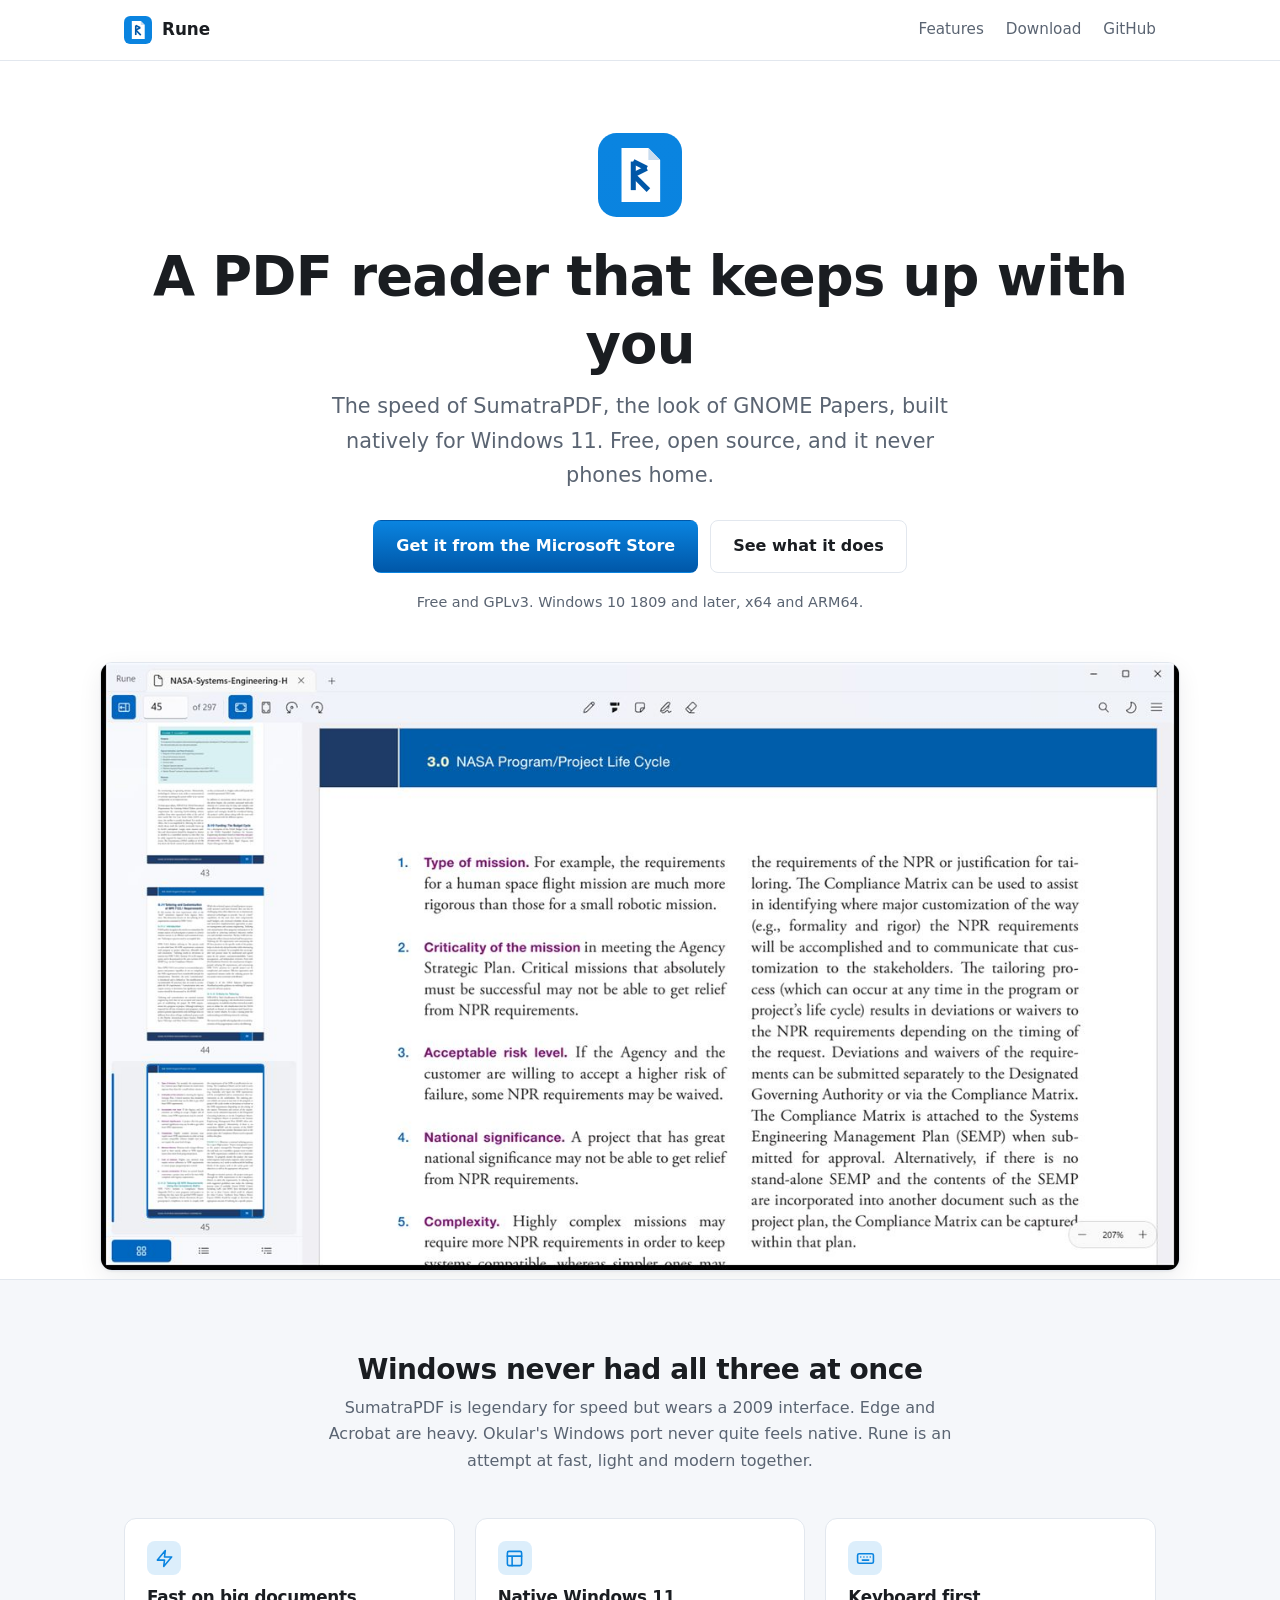
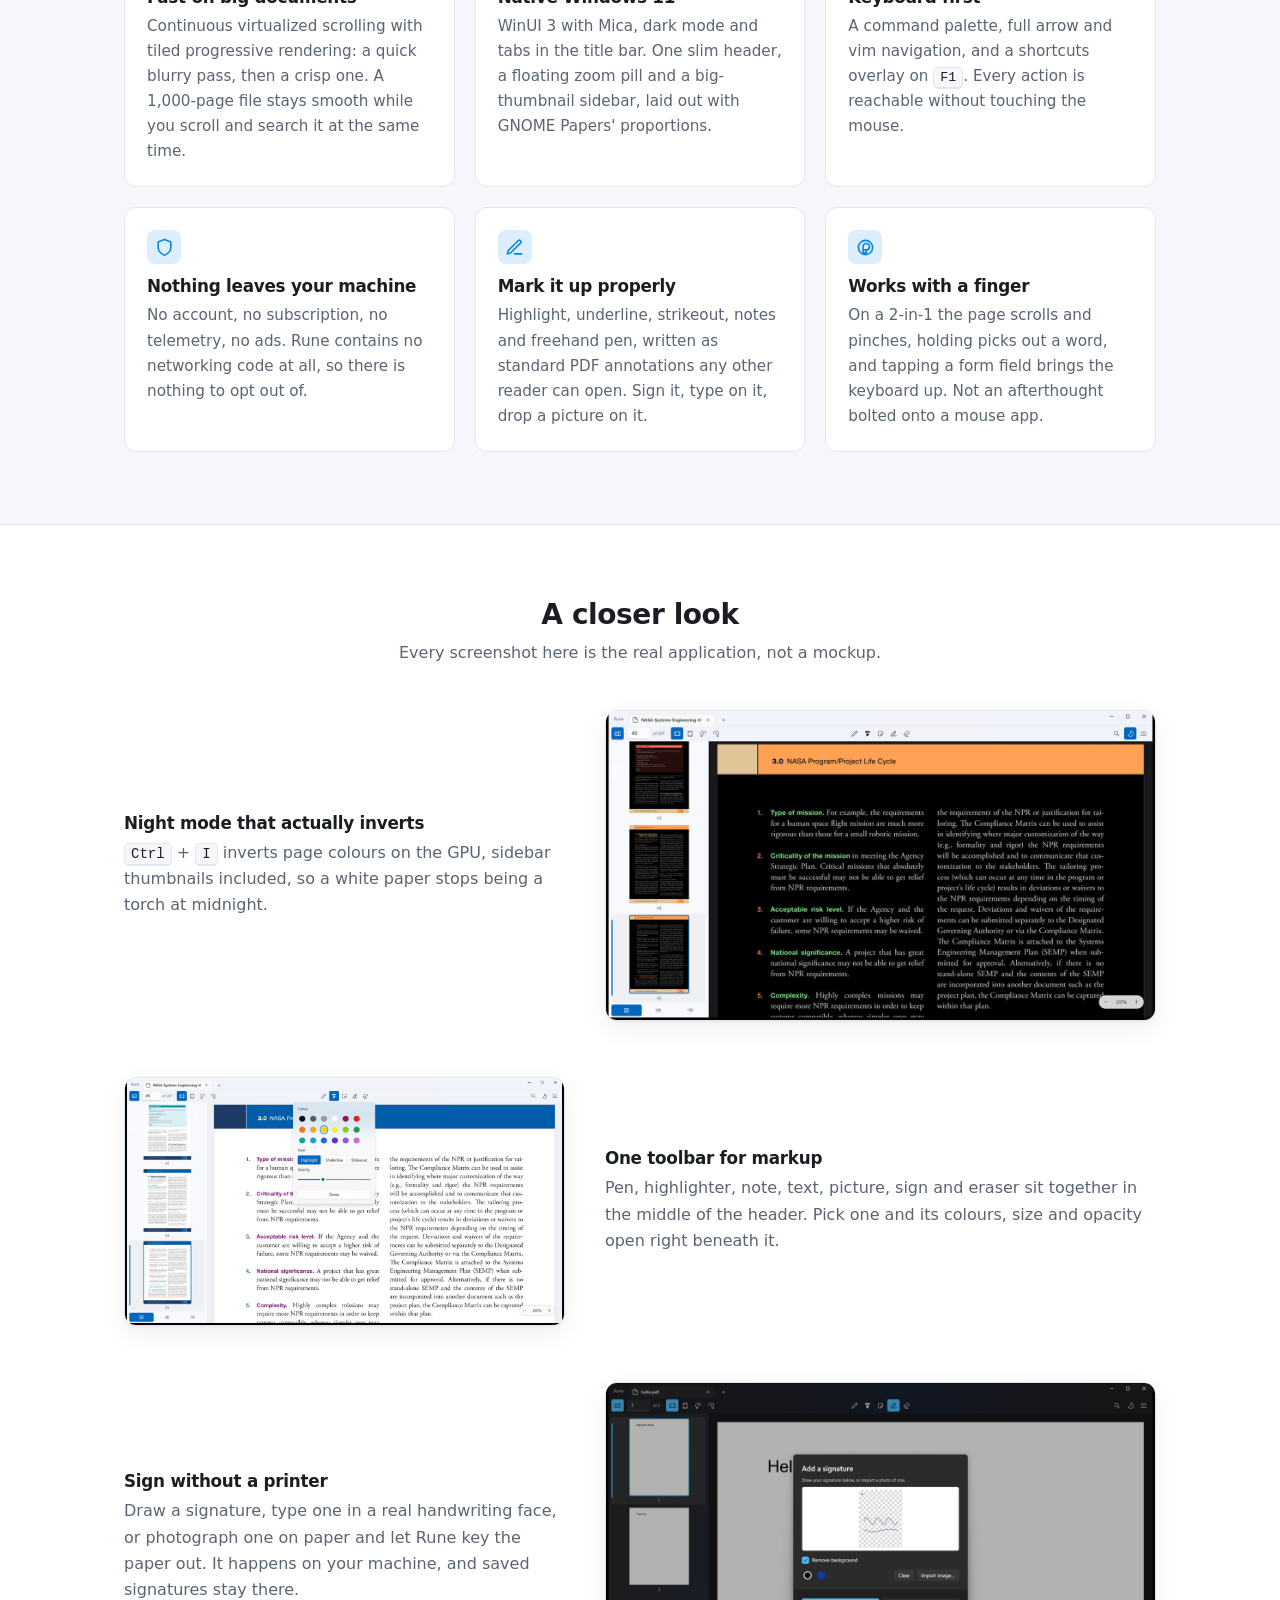
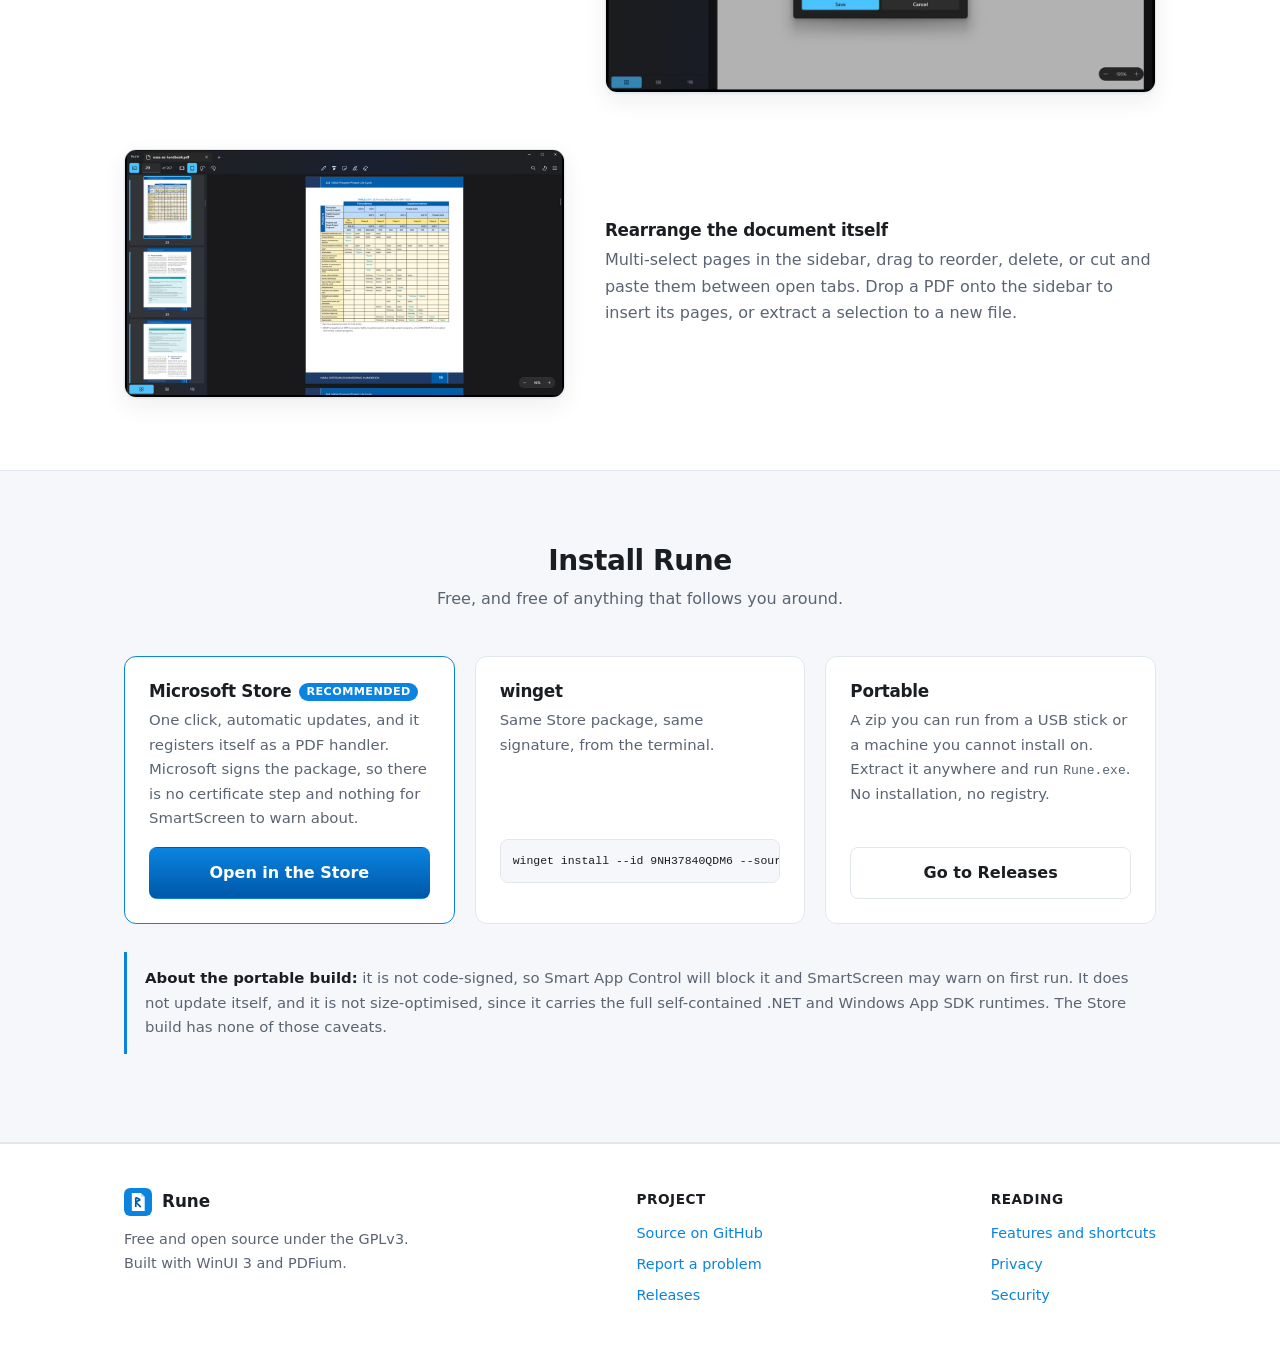
==== site/index.html @ 2edff121 "A website, and a toolbar a screen reader can read Two separate things that both wanted doing before " ====
<!doctype html>
<html lang="en">
<head>
<meta charset="utf-8">
<meta name="viewport" content="width=device-width, initial-scale=1">
<title>Rune - a fast, free, modern PDF reader for Windows</title>
<meta name="description" content="Rune is a free, open-source PDF reader for Windows. The speed of SumatraPDF, the look of GNOME Papers, native on Windows 11. No account, no telemetry, no networking code at all.">
<link rel="icon" href="img/rune.svg" type="image/svg+xml">
<link rel="stylesheet" href="style.css">

<meta property="og:title" content="Rune - a fast, free, modern PDF reader for Windows">
<meta property="og:description" content="The speed of SumatraPDF, the look of GNOME Papers, native on Windows 11. Free, open source, no telemetry.">
<meta property="og:type" content="website">
<meta property="og:image" content="img/01-reading-light.jpg">
<meta name="twitter:card" content="summary_large_image">
</head>
<body>

<header class="site">
  <div class="wrap">
    <a class="brand" href="./">
      <img src="img/rune.svg" alt="">
      Rune
    </a>
    <nav>
      <a href="features.html">Features</a>
      <a href="#download">Download</a>
      <a class="hide-sm" href="https://github.com/DanialJaved/rune">GitHub</a>
    </nav>
  </div>
</header>

<main>

<div class="wrap hero">
  <img class="mark" src="img/rune.svg" alt="">
  <h1>A PDF reader that keeps up with you</h1>
  <p class="tagline">
    The speed of SumatraPDF, the look of GNOME Papers, built natively for
    Windows 11. Free, open source, and it never phones home.
  </p>
  <div class="cta">
    <a class="btn btn-primary" href="https://apps.microsoft.com/detail/9NH37840QDM6">
      Get it from the Microsoft Store
    </a>
    <a class="btn btn-secondary" href="features.html">See what it does</a>
  </div>
  <p class="note">Free and GPLv3. Windows 10 1809 and later, x64 and ARM64.</p>

  <img class="shot hero-shot" src="img/01-reading-light.jpg"
       alt="Rune reading a document, with page thumbnails in the sidebar and the annotation toolbar in the header"
       width="1280" height="720">
</div>

<!-- ------------------------------------------------------------ why -->

<section class="soft">
  <div class="wrap">
    <div class="section-head">
      <h2>Windows never had all three at once</h2>
      <p>
        SumatraPDF is legendary for speed but wears a 2009 interface. Edge and
        Acrobat are heavy. Okular's Windows port never quite feels native.
        Rune is an attempt at fast, light and modern together.
      </p>
    </div>

    <div class="grid">
      <div class="card">
        <div class="icon" aria-hidden="true">
          <svg viewBox="0 0 24 24" fill="none" stroke="currentColor" stroke-width="2" stroke-linecap="round" stroke-linejoin="round"><path d="M13 2 3 14h9l-1 8 10-12h-9l1-8z"/></svg>
        </div>
        <h3>Fast on big documents</h3>
        <p>
          Continuous virtualized scrolling with tiled progressive rendering: a
          quick blurry pass, then a crisp one. A 1,000-page file stays smooth
          while you scroll and search it at the same time.
        </p>
      </div>

      <div class="card">
        <div class="icon" aria-hidden="true">
          <svg viewBox="0 0 24 24" fill="none" stroke="currentColor" stroke-width="2" stroke-linecap="round" stroke-linejoin="round"><rect x="3" y="3" width="18" height="18" rx="2"/><path d="M3 9h18M9 21V9"/></svg>
        </div>
        <h3>Native Windows 11</h3>
        <p>
          WinUI 3 with Mica, dark mode and tabs in the title bar. One slim
          header, a floating zoom pill and a big-thumbnail sidebar, laid out
          with GNOME Papers' proportions.
        </p>
      </div>

      <div class="card">
        <div class="icon" aria-hidden="true">
          <svg viewBox="0 0 24 24" fill="none" stroke="currentColor" stroke-width="2" stroke-linecap="round" stroke-linejoin="round"><rect x="2" y="6" width="20" height="12" rx="2"/><path d="M6 10h.01M10 10h.01M14 10h.01M18 10h.01M8 14h8"/></svg>
        </div>
        <h3>Keyboard first</h3>
        <p>
          A command palette, full arrow and vim navigation, and a shortcuts
          overlay on <kbd>F1</kbd>. Every action is reachable without touching
          the mouse.
        </p>
      </div>

      <div class="card">
        <div class="icon" aria-hidden="true">
          <svg viewBox="0 0 24 24" fill="none" stroke="currentColor" stroke-width="2" stroke-linecap="round" stroke-linejoin="round"><path d="M12 22s8-4 8-10V5l-8-3-8 3v7c0 6 8 10 8 10z"/></svg>
        </div>
        <h3>Nothing leaves your machine</h3>
        <p>
          No account, no subscription, no telemetry, no ads. Rune contains no
          networking code at all, so there is nothing to opt out of.
        </p>
      </div>

      <div class="card">
        <div class="icon" aria-hidden="true">
          <svg viewBox="0 0 24 24" fill="none" stroke="currentColor" stroke-width="2" stroke-linecap="round" stroke-linejoin="round"><path d="M12 20h9"/><path d="M16.5 3.5a2.1 2.1 0 0 1 3 3L7 19l-4 1 1-4z"/></svg>
        </div>
        <h3>Mark it up properly</h3>
        <p>
          Highlight, underline, strikeout, notes and freehand pen, written as
          standard PDF annotations any other reader can open. Sign it, type on
          it, drop a picture on it.
        </p>
      </div>

      <div class="card">
        <div class="icon" aria-hidden="true">
          <svg viewBox="0 0 24 24" fill="none" stroke="currentColor" stroke-width="2" stroke-linecap="round" stroke-linejoin="round"><path d="M9 11a4 4 0 1 1 4 4H9z"/><path d="M9 15v5l2-1.5L13 20v-5"/><circle cx="12" cy="12" r="9"/></svg>
        </div>
        <h3>Works with a finger</h3>
        <p>
          On a 2-in-1 the page scrolls and pinches, holding picks out a word,
          and tapping a form field brings the keyboard up. Not an afterthought
          bolted onto a mouse app.
        </p>
      </div>
    </div>
  </div>
</section>

<!-- ------------------------------------------------------------ showcase -->

<section>
  <div class="wrap">
    <div class="section-head">
      <h2>A closer look</h2>
      <p>Every screenshot here is the real application, not a mockup.</p>
    </div>

    <div class="showcase">

      <div class="row">
        <div class="copy">
          <h3>Night mode that actually inverts</h3>
          <p>
            <kbd>Ctrl</kbd> + <kbd>I</kbd> inverts page colours on the GPU,
            sidebar thumbnails included, so a white paper stops being a torch
            at midnight.
          </p>
        </div>
        <img class="shot" src="img/02-night-mode.jpg" loading="lazy"
             alt="Rune in night mode with the page colours inverted" width="1280" height="720">
      </div>

      <div class="row flip">
        <div class="copy">
          <h3>One toolbar for markup</h3>
          <p>
            Pen, highlighter, note, text, picture, sign and eraser sit together
            in the middle of the header. Pick one and its colours, size and
            opacity open right beneath it.
          </p>
        </div>
        <img class="shot" src="img/04-annotation-toolbar.jpg" loading="lazy"
             alt="The highlighter's colour, style and opacity options open under the toolbar" width="1280" height="720">
      </div>

      <div class="row">
        <div class="copy">
          <h3>Sign without a printer</h3>
          <p>
            Draw a signature, type one in a real handwriting face, or
            photograph one on paper and let Rune key the paper out. It happens
            on your machine, and saved signatures stay there.
          </p>
        </div>
        <img class="shot" src="img/07-signature.jpg" loading="lazy"
             alt="The add-a-signature dialog with an imported photo, the paper removed" width="1280" height="720">
      </div>

      <div class="row flip">
        <div class="copy">
          <h3>Rearrange the document itself</h3>
          <p>
            Multi-select pages in the sidebar, drag to reorder, delete, or cut
            and paste them between open tabs. Drop a PDF onto the sidebar to
            insert its pages, or extract a selection to a new file.
          </p>
        </div>
        <img class="shot" src="img/08-page-editing.jpg" loading="lazy"
             alt="Page thumbnails selected in the sidebar for reordering" width="1280" height="720">
      </div>

    </div>
  </div>
</section>

<!-- ------------------------------------------------------------ download -->

<section class="soft" id="download">
  <div class="wrap">
    <div class="section-head">
      <h2>Install Rune</h2>
      <p>Free, and free of anything that follows you around.</p>
    </div>

    <div class="dl-grid">
      <div class="dl primary">
        <h3>Microsoft Store <span class="badge">Recommended</span></h3>
        <p>
          One click, automatic updates, and it registers itself as a PDF
          handler. Microsoft signs the package, so there is no certificate step
          and nothing for SmartScreen to warn about.
        </p>
        <a class="btn btn-primary" href="https://apps.microsoft.com/detail/9NH37840QDM6">Open in the Store</a>
      </div>

      <div class="dl">
        <h3>winget</h3>
        <p>Same Store package, same signature, from the terminal.</p>
        <pre><code>winget install --id 9NH37840QDM6 --source msstore --exact</code></pre>
      </div>

      <div class="dl">
        <h3>Portable</h3>
        <p>
          A zip you can run from a USB stick or a machine you cannot install
          on. Extract it anywhere and run <code>Rune.exe</code>. No
          installation, no registry.
        </p>
        <a class="btn btn-secondary" href="https://github.com/DanialJaved/rune/releases">Go to Releases</a>
      </div>
    </div>

    <p class="callout">
      <strong>About the portable build:</strong> it is not code-signed, so Smart
      App Control will block it and SmartScreen may warn on first run. It does
      not update itself, and it is not size-optimised, since it carries the full
      self-contained .NET and Windows App SDK runtimes. The Store build has none
      of those caveats.
    </p>
  </div>
</section>

</main>

<footer class="site">
  <div class="wrap cols">
    <div>
      <a class="brand" href="./"><img src="img/rune.svg" alt="">Rune</a>
      <p style="margin-top:12px">
        Free and open source under the GPLv3.<br>
        Built with WinUI 3 and PDFium.
      </p>
    </div>
    <div>
      <h4>Project</h4>
      <ul>
        <li><a href="https://github.com/DanialJaved/rune">Source on GitHub</a></li>
        <li><a href="https://github.com/DanialJaved/rune/issues">Report a problem</a></li>
        <li><a href="https://github.com/DanialJaved/rune/releases">Releases</a></li>
      </ul>
    </div>
    <div>
      <h4>Reading</h4>
      <ul>
        <li><a href="features.html">Features and shortcuts</a></li>
        <li><a href="privacy.html">Privacy</a></li>
        <li><a href="https://github.com/DanialJaved/rune/blob/main/SECURITY.md">Security</a></li>
      </ul>
    </div>
  </div>
</footer>

</body>
</html>
---- site/style.css ----
/* Rune's website. One stylesheet, no build step, no dependencies.
   Accent colours are the app icon's own gradient (assets/rune.svg). */

:root {
  --accent: #0A84E0;
  --accent-deep: #0057A8;
  --bg: #ffffff;
  --bg-soft: #f5f7fa;
  --bg-card: #ffffff;
  --fg: #1a1d21;
  --fg-soft: #5a6472;
  --line: #e2e7ee;
  --shadow: 0 1px 2px rgba(16, 24, 40, .05), 0 8px 24px rgba(16, 24, 40, .07);
  --radius: 12px;
  --maxw: 1080px;
}

@media (prefers-color-scheme: dark) {
  :root {
    --accent: #4aa8f0;
    --accent-deep: #0A84E0;
    --bg: #16191d;
    --bg-soft: #1c2025;
    --bg-card: #1f242a;
    --fg: #e8ecf1;
    --fg-soft: #9aa5b4;
    --line: #2c333b;
    --shadow: 0 1px 2px rgba(0, 0, 0, .3), 0 8px 24px rgba(0, 0, 0, .35);
  }
}

* { box-sizing: border-box; }

html { scroll-behavior: smooth; }
@media (prefers-reduced-motion: reduce) {
  html { scroll-behavior: auto; }
}

body {
  margin: 0;
  background: var(--bg);
  color: var(--fg);
  font: 16px/1.65 "Segoe UI Variable Text", "Segoe UI", system-ui, -apple-system, sans-serif;
  -webkit-font-smoothing: antialiased;
}

.wrap { max-width: var(--maxw); margin: 0 auto; padding: 0 24px; }

a { color: var(--accent); text-decoration: none; }
a:hover { text-decoration: underline; }

/* Keyboard focus must stay visible: this site documents a keyboard-first app. */
a:focus-visible, button:focus-visible {
  outline: 2px solid var(--accent);
  outline-offset: 3px;
  border-radius: 4px;
}

h1, h2, h3 { line-height: 1.25; letter-spacing: -0.015em; }
h2 { font-size: 1.75rem; margin: 0 0 8px; }
h3 { font-size: 1.05rem; margin: 0 0 6px; }
p { margin: 0 0 16px; }

code, kbd {
  font-family: "Cascadia Code", ui-monospace, Consolas, monospace;
  font-size: .875em;
}

/* ---------------------------------------------------------------- header */

header.site {
  position: sticky;
  top: 0;
  z-index: 10;
  background: color-mix(in srgb, var(--bg) 88%, transparent);
  backdrop-filter: saturate(180%) blur(12px);
  border-bottom: 1px solid var(--line);
}

header.site .wrap {
  display: flex;
  align-items: center;
  gap: 12px;
  height: 60px;
}

.brand {
  display: flex;
  align-items: center;
  gap: 10px;
  font-weight: 600;
  color: var(--fg);
  font-size: 1.05rem;
}
.brand img { width: 28px; height: 28px; }

header.site nav {
  margin-left: auto;
  display: flex;
  gap: 22px;
  align-items: center;
}
header.site nav a { color: var(--fg-soft); font-size: .95rem; }
header.site nav a:hover { color: var(--fg); text-decoration: none; }

/* ---------------------------------------------------------------- hero */

.hero { text-align: center; padding: 72px 0 8px; }
.hero img.mark { width: 84px; height: 84px; }
.hero h1 {
  font-size: clamp(2.2rem, 6vw, 3.4rem);
  margin: 18px 0 10px;
}
.hero .tagline {
  font-size: clamp(1.05rem, 2.4vw, 1.3rem);
  color: var(--fg-soft);
  max-width: 620px;
  margin: 0 auto 28px;
}

.cta { display: flex; gap: 12px; justify-content: center; flex-wrap: wrap; }

.btn {
  display: inline-flex;
  align-items: center;
  gap: 8px;
  padding: 12px 22px;
  border-radius: 8px;
  font-weight: 600;
  font-size: 1rem;
  border: 1px solid transparent;
  cursor: pointer;
}
.btn-primary {
  background: linear-gradient(180deg, var(--accent), var(--accent-deep));
  color: #fff;
}
.btn-primary:hover { text-decoration: none; filter: brightness(1.07); }
.btn-secondary {
  background: var(--bg-card);
  border-color: var(--line);
  color: var(--fg);
}
.btn-secondary:hover { text-decoration: none; border-color: var(--accent); }

.hero .note { color: var(--fg-soft); font-size: .9rem; margin-top: 18px; }

.shot {
  width: 100%;
  height: auto;
  border-radius: var(--radius);
  border: 1px solid var(--line);
  box-shadow: var(--shadow);
  display: block;
}
.hero-shot { margin: 48px 0 0; }

/* ---------------------------------------------------------------- sections */

section { padding: 72px 0; }
section.soft { background: var(--bg-soft); border-block: 1px solid var(--line); }

.section-head { text-align: center; max-width: 640px; margin: 0 auto 44px; }
.section-head p { color: var(--fg-soft); margin: 0; }

.grid {
  display: grid;
  gap: 20px;
  grid-template-columns: repeat(auto-fit, minmax(260px, 1fr));
}

.card {
  background: var(--bg-card);
  border: 1px solid var(--line);
  border-radius: var(--radius);
  padding: 22px;
}
.card p { color: var(--fg-soft); margin: 0; font-size: .95rem; }
.card .icon {
  width: 34px; height: 34px;
  display: grid; place-items: center;
  border-radius: 8px;
  background: color-mix(in srgb, var(--accent) 14%, transparent);
  color: var(--accent);
  margin-bottom: 12px;
}
.card .icon svg { width: 19px; height: 19px; }

/* Alternating screenshot + prose rows */
.showcase { display: grid; gap: 56px; }
.row {
  display: grid;
  grid-template-columns: 1fr 1.25fr;
  gap: 40px;
  align-items: center;
}
.row.flip .copy { order: 2; }
.row .copy p { color: var(--fg-soft); margin: 0; }

/* ---------------------------------------------------------------- download */

.dl-grid { display: grid; gap: 20px; grid-template-columns: repeat(auto-fit, minmax(280px, 1fr)); }
.dl {
  background: var(--bg-card);
  border: 1px solid var(--line);
  border-radius: var(--radius);
  padding: 24px;
  display: flex;
  flex-direction: column;
}
.dl.primary { border-color: var(--accent); }
.dl h3 { display: flex; align-items: center; gap: 8px; }
.dl .badge {
  font-size: .7rem;
  font-weight: 700;
  letter-spacing: .04em;
  text-transform: uppercase;
  color: #fff;
  background: var(--accent);
  padding: 2px 7px;
  border-radius: 999px;
}
.dl p { color: var(--fg-soft); font-size: .93rem; flex: 1; }
.dl pre {
  background: var(--bg-soft);
  border: 1px solid var(--line);
  border-radius: 8px;
  padding: 10px 12px;
  overflow-x: auto;
  margin: 0 0 16px;
  font-size: .82rem;
}
.dl .btn { justify-content: center; }

.callout {
  border-left: 3px solid var(--accent);
  background: var(--bg-soft);
  padding: 14px 18px;
  border-radius: 0 8px 8px 0;
  color: var(--fg-soft);
  font-size: .93rem;
  margin-top: 28px;
}
.callout strong { color: var(--fg); }

/* ---------------------------------------------------------------- tables */

.tablewrap { overflow-x: auto; }
table { border-collapse: collapse; width: 100%; font-size: .95rem; }
th, td { text-align: left; padding: 10px 14px; border-bottom: 1px solid var(--line); }
th { font-weight: 600; color: var(--fg-soft); font-size: .8rem; text-transform: uppercase; letter-spacing: .04em; }
td:last-child { white-space: nowrap; color: var(--fg-soft); }

kbd {
  background: var(--bg-soft);
  border: 1px solid var(--line);
  border-bottom-width: 2px;
  border-radius: 5px;
  padding: 2px 6px;
  color: var(--fg);
  white-space: nowrap;
}

/* ---------------------------------------------------------------- features page */

.feature-block { margin-bottom: 52px; }
.feature-block ul { margin: 0; padding-left: 20px; color: var(--fg-soft); }
.feature-block li { margin-bottom: 9px; }
.feature-block li strong { color: var(--fg); }

.toc {
  background: var(--bg-soft);
  border: 1px solid var(--line);
  border-radius: var(--radius);
  padding: 20px 24px;
  margin-bottom: 48px;
}
.toc ul { list-style: none; margin: 0; padding: 0; display: flex; flex-wrap: wrap; gap: 8px 24px; }

/* ---------------------------------------------------------------- footer */

footer.site {
  border-top: 1px solid var(--line);
  padding: 44px 0;
  color: var(--fg-soft);
  font-size: .9rem;
}
footer.site .cols { display: flex; gap: 40px; flex-wrap: wrap; justify-content: space-between; }
footer.site ul { list-style: none; margin: 0; padding: 0; }
footer.site li { margin-bottom: 7px; }
footer.site h4 { color: var(--fg); font-size: .85rem; margin: 0 0 12px; text-transform: uppercase; letter-spacing: .04em; }

/* ---------------------------------------------------------------- responsive */

@media (max-width: 800px) {
  .row { grid-template-columns: 1fr; gap: 20px; }
  .row.flip .copy { order: 0; }
  section { padding: 52px 0; }
  .hero { padding: 48px 0 8px; }
  header.site nav { gap: 16px; }
}

@media (max-width: 560px) {
  header.site nav a.hide-sm { display: none; }
  .wrap { padding: 0 18px; }
  .btn { width: 100%; justify-content: center; }
}
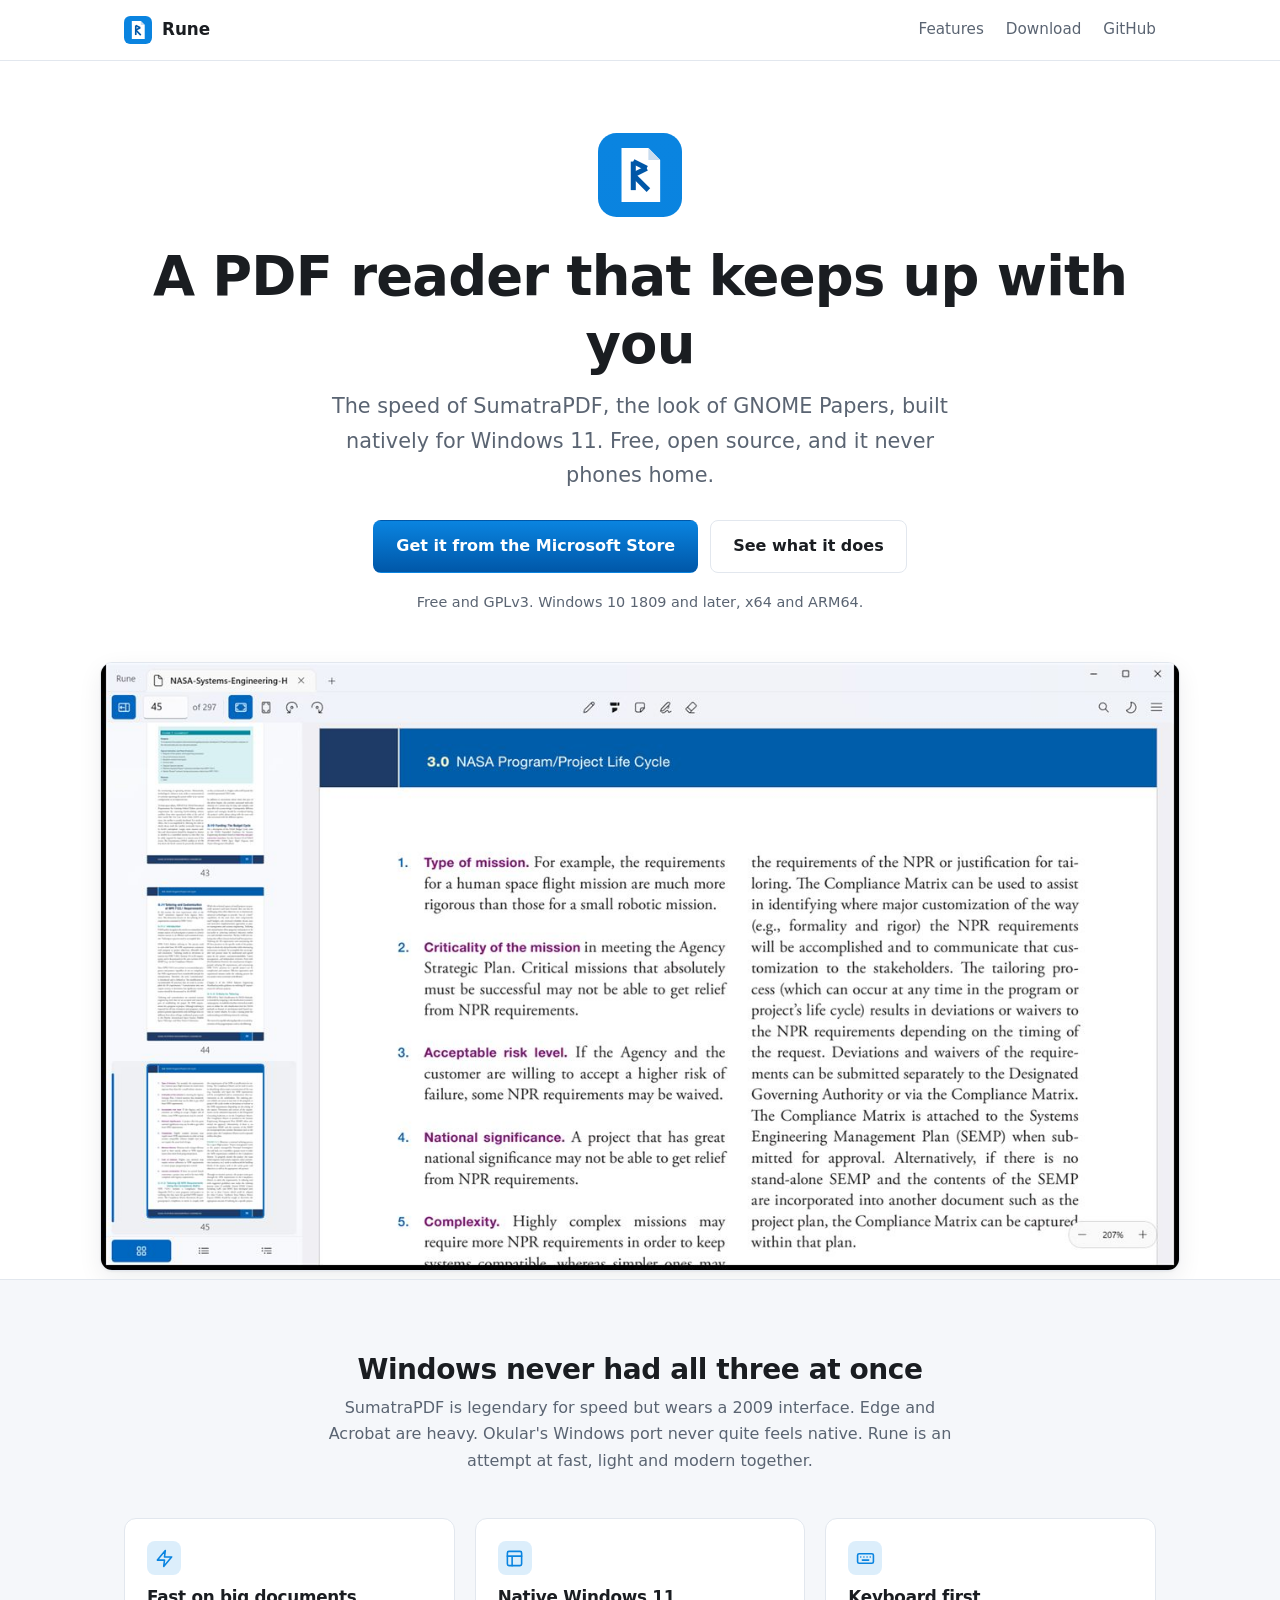
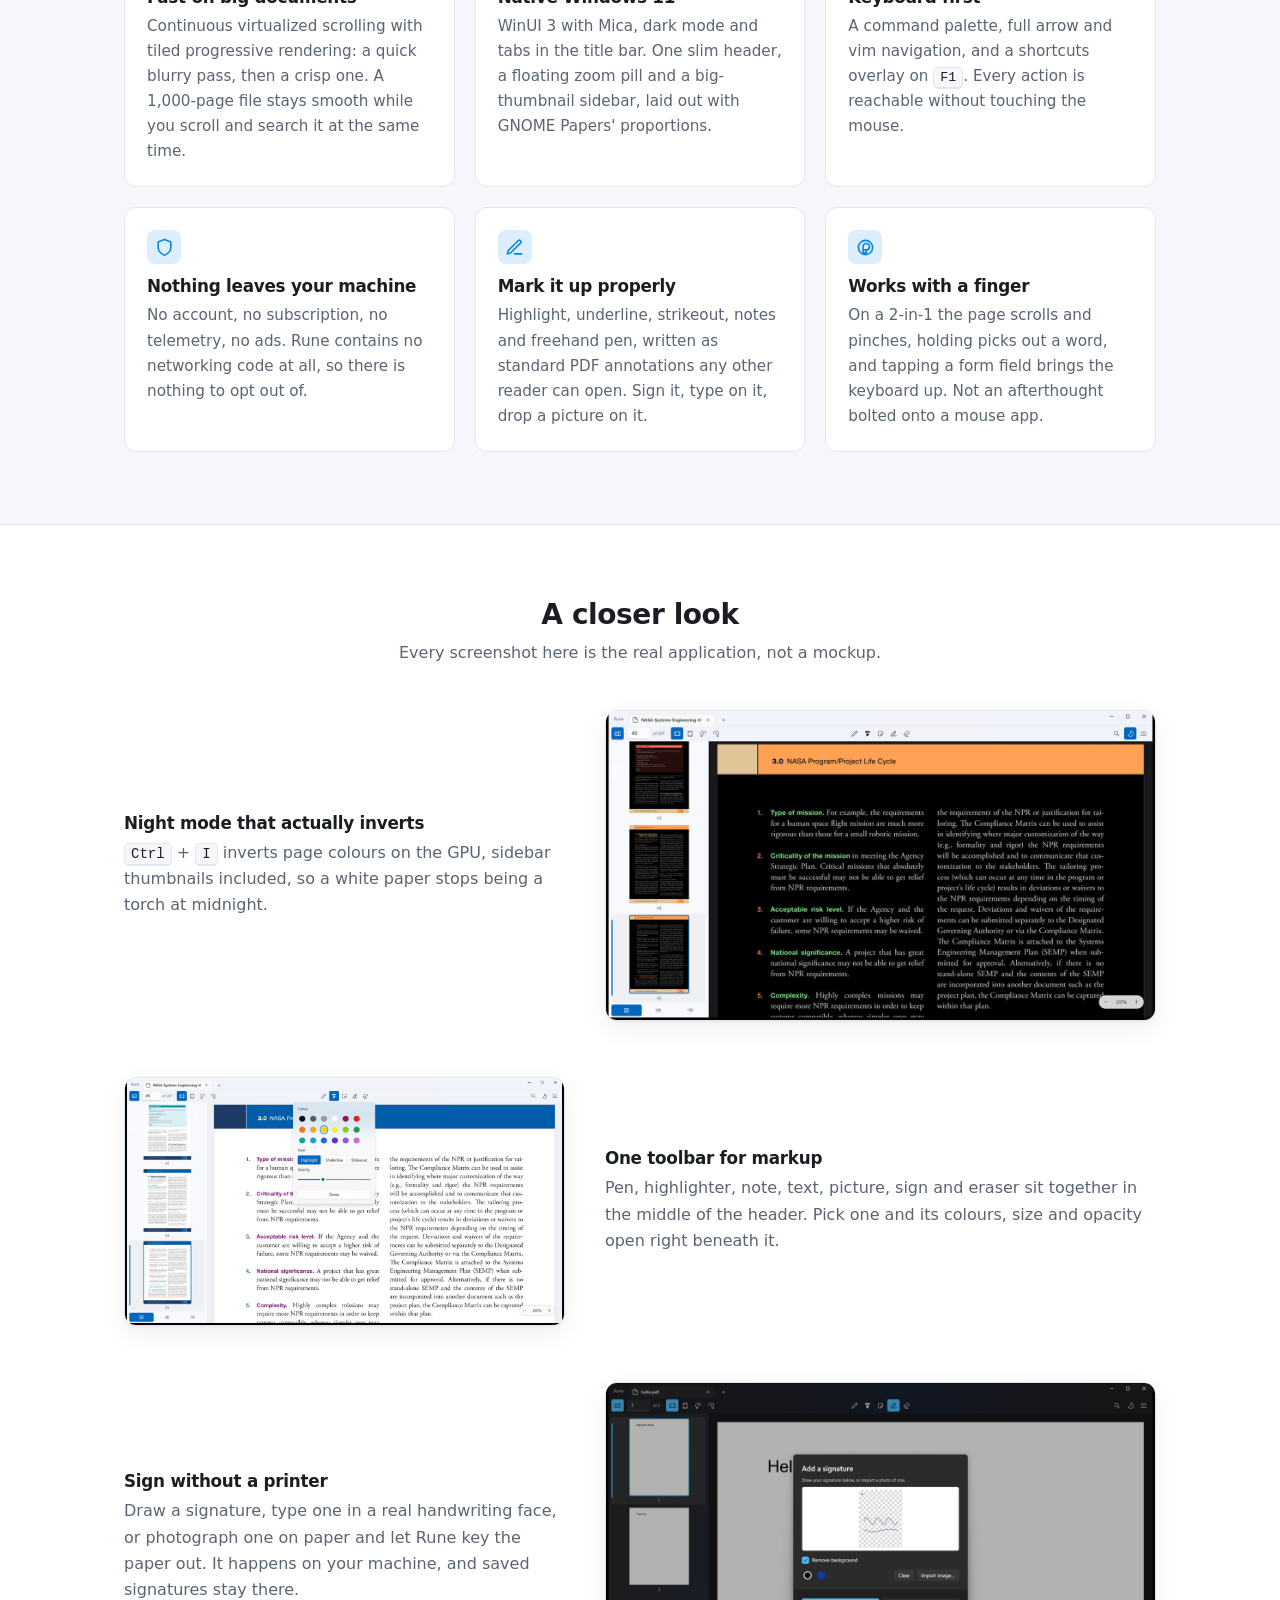
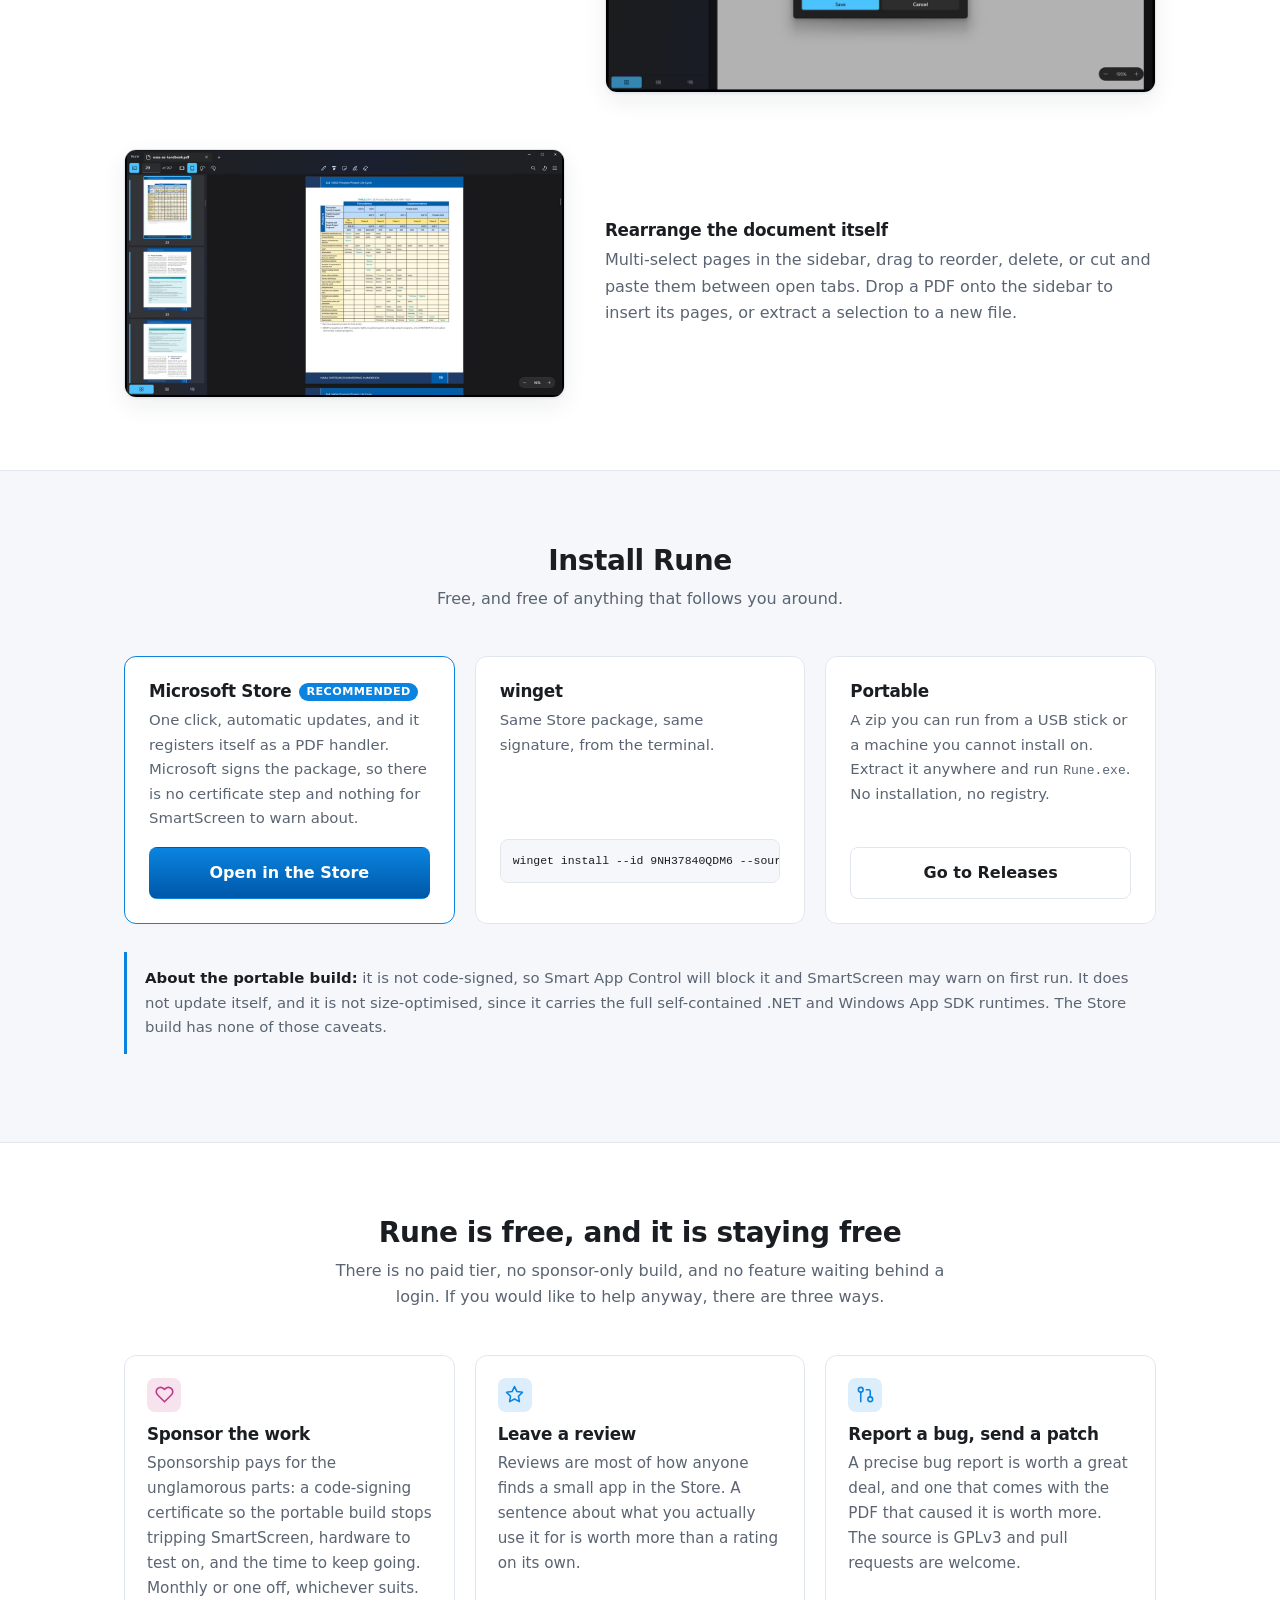
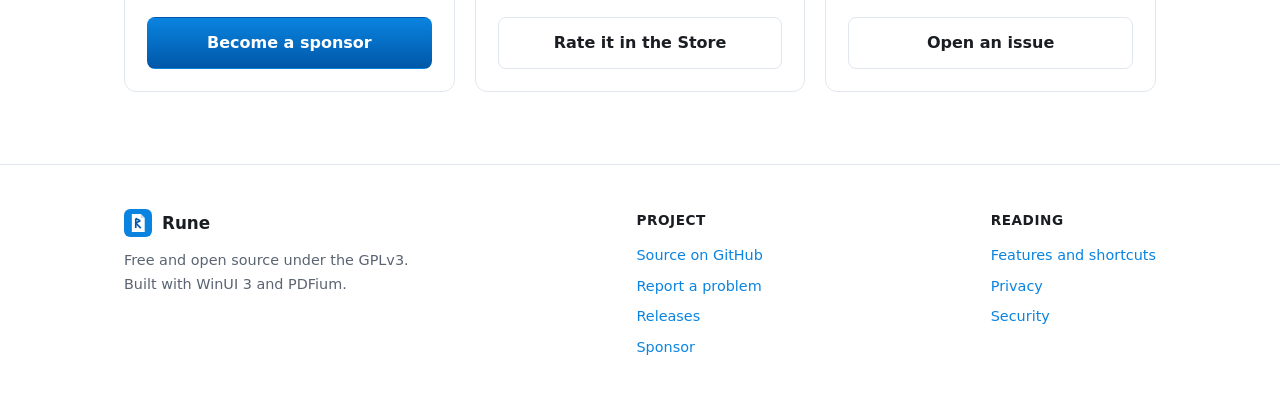
==== commit bad4c785: "A way to say thanks, and a sponsor button that works Rune has never had a way for anyone to support " ====
--- a/site/index.html
+++ b/site/index.html
@@ -254,6 +254,68 @@
   </div>
 </section>
 
+<!-- ------------------------------------------------------------ support -->
+
+<section id="support">
+  <div class="wrap">
+    <div class="section-head">
+      <h2>Rune is free, and it is staying free</h2>
+      <p>
+        There is no paid tier, no sponsor-only build, and no feature waiting
+        behind a login. If you would like to help anyway, there are three ways.
+      </p>
+    </div>
+
+    <div class="grid">
+      <div class="card action">
+        <div class="icon sponsor" aria-hidden="true">
+          <svg viewBox="0 0 24 24" fill="none" stroke="currentColor" stroke-width="2" stroke-linecap="round" stroke-linejoin="round"><path d="M20.84 4.61a5.5 5.5 0 0 0-7.78 0L12 5.67l-1.06-1.06a5.5 5.5 0 0 0-7.78 7.78l8.84 8.84 8.84-8.84a5.5 5.5 0 0 0 0-7.78z"/></svg>
+        </div>
+        <h3>Sponsor the work</h3>
+        <p>
+          Sponsorship pays for the unglamorous parts: a code-signing
+          certificate so the portable build stops tripping SmartScreen,
+          hardware to test on, and the time to keep going. Monthly or one off,
+          whichever suits.
+        </p>
+        <a class="btn btn-primary" href="https://github.com/sponsors/DanialJaved">
+          Become a sponsor
+        </a>
+      </div>
+
+      <div class="card action">
+        <div class="icon" aria-hidden="true">
+          <svg viewBox="0 0 24 24" fill="none" stroke="currentColor" stroke-width="2" stroke-linecap="round" stroke-linejoin="round"><path d="M12 2l3.09 6.26L22 9.27l-5 4.87 1.18 6.88L12 17.77l-6.18 3.25L7 14.14 2 9.27l6.91-1.01L12 2z"/></svg>
+        </div>
+        <h3>Leave a review</h3>
+        <p>
+          Reviews are most of how anyone finds a small app in the Store. A
+          sentence about what you actually use it for is worth more than a
+          rating on its own.
+        </p>
+        <a class="btn btn-secondary" href="https://apps.microsoft.com/detail/9NH37840QDM6">
+          Rate it in the Store
+        </a>
+      </div>
+
+      <div class="card action">
+        <div class="icon" aria-hidden="true">
+          <svg viewBox="0 0 24 24" fill="none" stroke="currentColor" stroke-width="2" stroke-linecap="round" stroke-linejoin="round"><circle cx="18" cy="18" r="3"/><circle cx="6" cy="6" r="3"/><path d="M13 6h3a2 2 0 0 1 2 2v7"/><path d="M6 9v12"/></svg>
+        </div>
+        <h3>Report a bug, send a patch</h3>
+        <p>
+          A precise bug report is worth a great deal, and one that comes with
+          the PDF that caused it is worth more. The source is GPLv3 and pull
+          requests are welcome.
+        </p>
+        <a class="btn btn-secondary" href="https://github.com/DanialJaved/rune/issues">
+          Open an issue
+        </a>
+      </div>
+    </div>
+  </div>
+</section>
+
 </main>
 
 <footer class="site">
@@ -271,6 +333,7 @@
         <li><a href="https://github.com/DanialJaved/rune">Source on GitHub</a></li>
         <li><a href="https://github.com/DanialJaved/rune/issues">Report a problem</a></li>
         <li><a href="https://github.com/DanialJaved/rune/releases">Releases</a></li>
+        <li><a href="https://github.com/sponsors/DanialJaved">Sponsor</a></li>
       </ul>
     </div>
     <div>
--- a/site/style.css
+++ b/site/style.css
@@ -4,6 +4,7 @@
 :root {
   --accent: #0A84E0;
   --accent-deep: #0057A8;
+  --sponsor: #bf3989;
   --bg: #ffffff;
   --bg-soft: #f5f7fa;
   --bg-card: #ffffff;
@@ -19,6 +20,7 @@
   :root {
     --accent: #4aa8f0;
     --accent-deep: #0A84E0;
+    --sponsor: #db61a2;
     --bg: #16191d;
     --bg-soft: #1c2025;
     --bg-card: #1f242a;
@@ -185,6 +187,20 @@
   margin-bottom: 12px;
 }
 .card .icon svg { width: 19px; height: 19px; }
+
+/* Cards that carry an action need the .dl treatment, so the button sits on the
+   floor of the card however long the prose above it runs. */
+.card.action { display: flex; flex-direction: column; }
+.card.action p { flex: 1; }
+.card.action .btn { justify-content: center; margin-top: 16px; }
+
+/* The one colour here that is not Rune's own: GitHub's sponsor pink, so the
+   heart reads as the thing people already recognise. It tints the icon and
+   nothing else, because a second button colour would fight the brand gradient. */
+.card .icon.sponsor {
+  background: color-mix(in srgb, var(--sponsor) 14%, transparent);
+  color: var(--sponsor);
+}
 
 /* Alternating screenshot + prose rows */
 .showcase { display: grid; gap: 56px; }
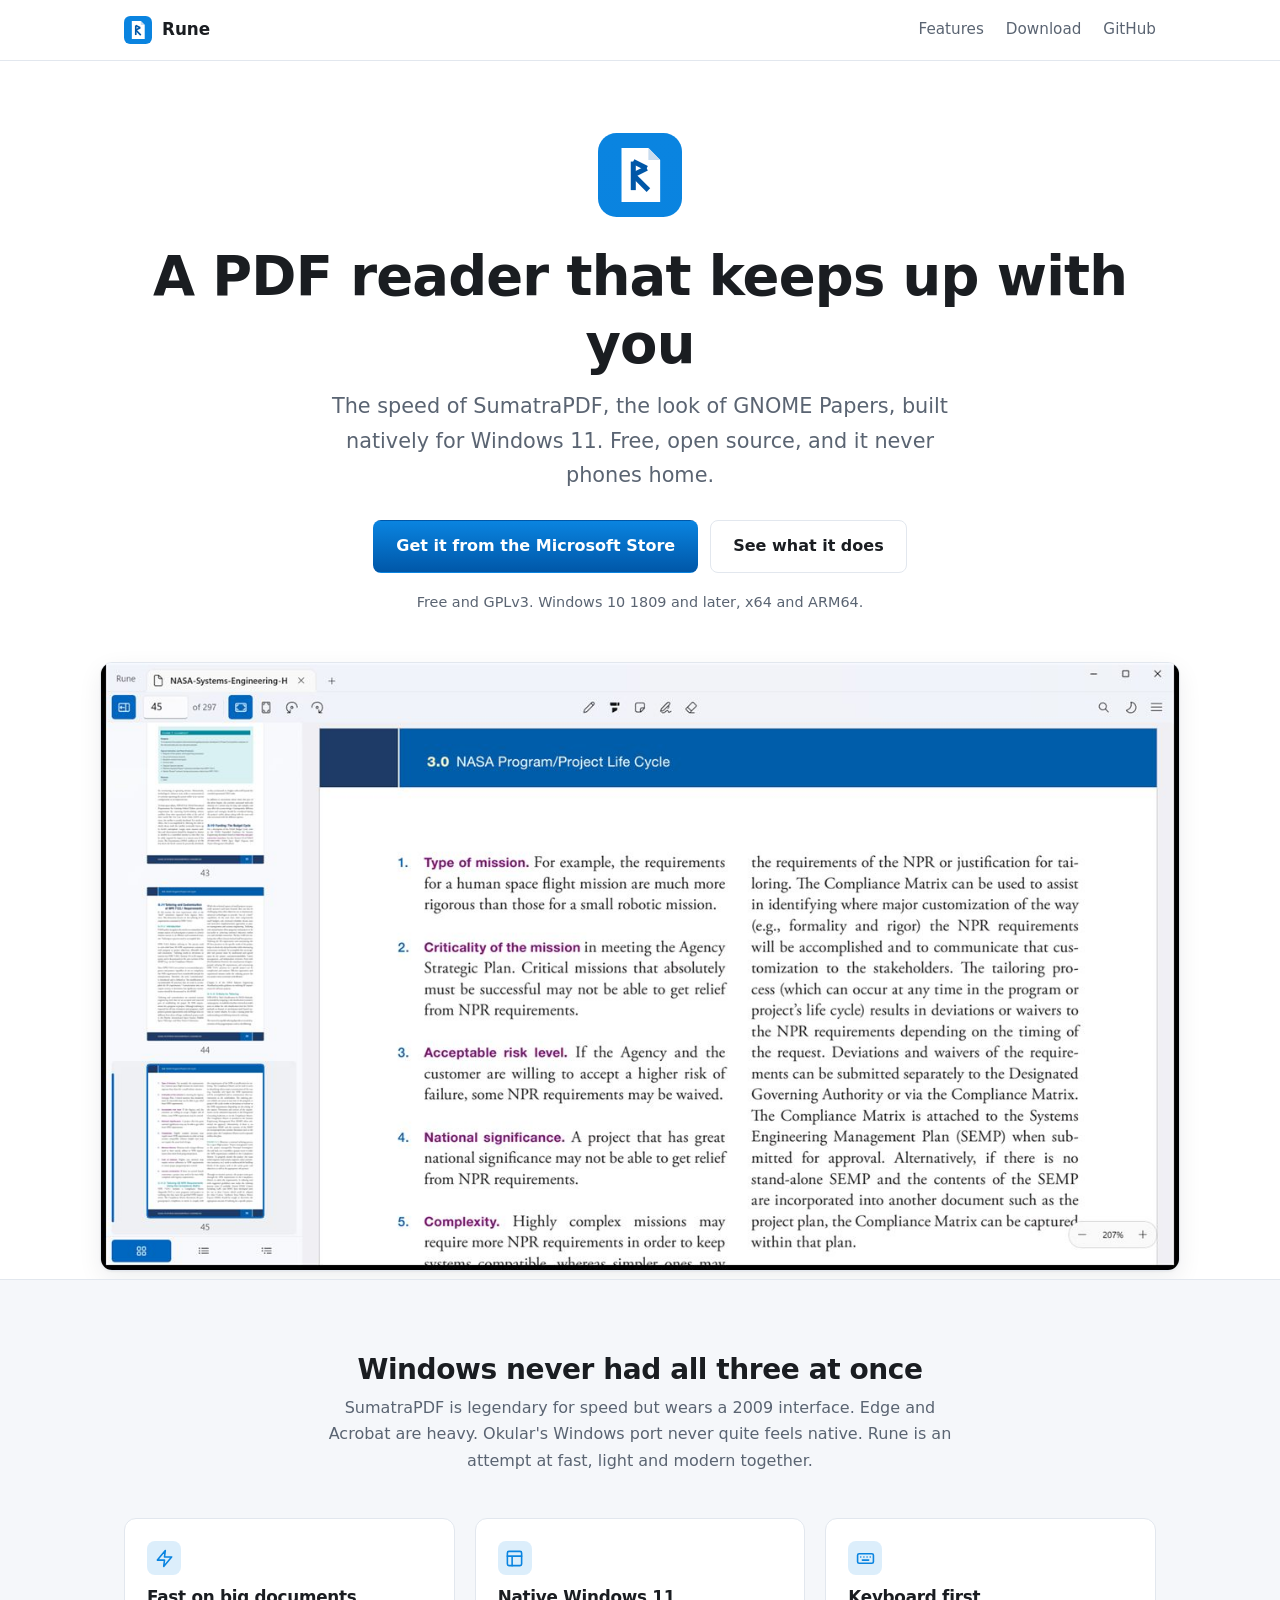
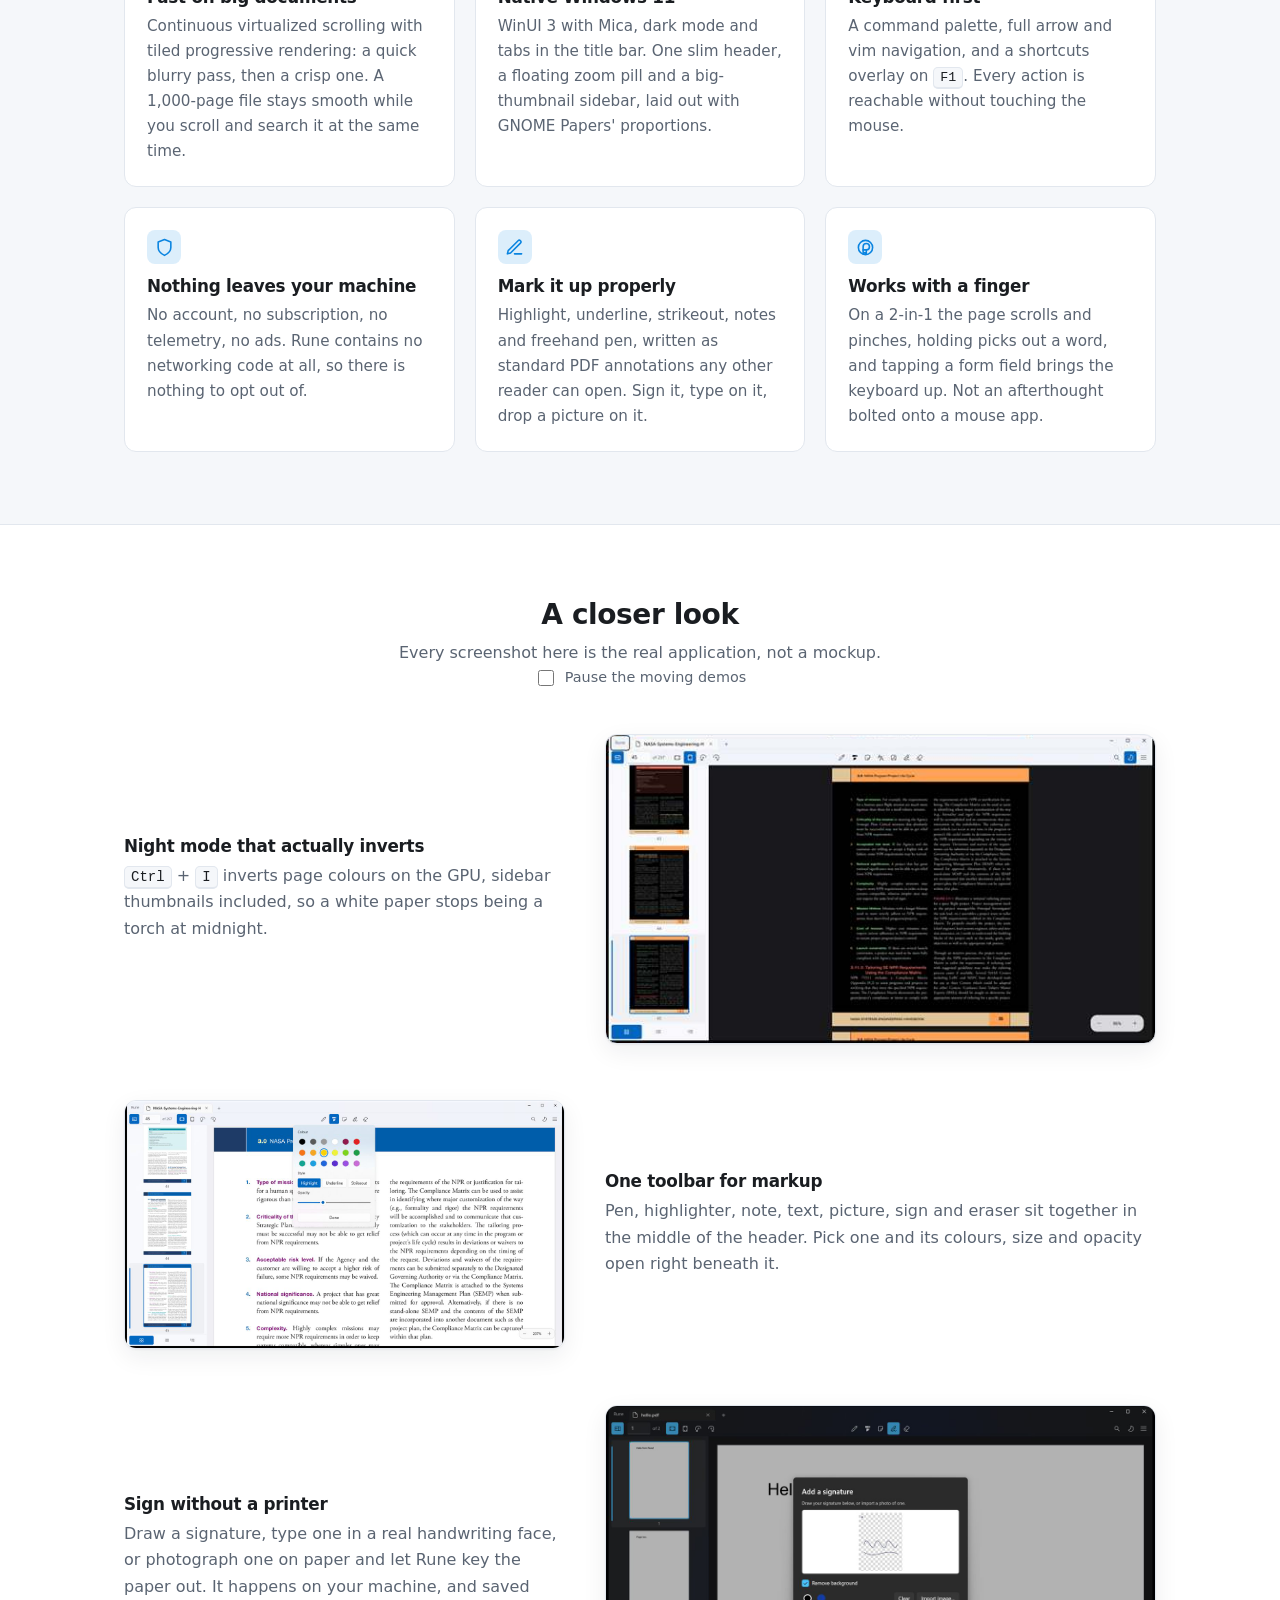
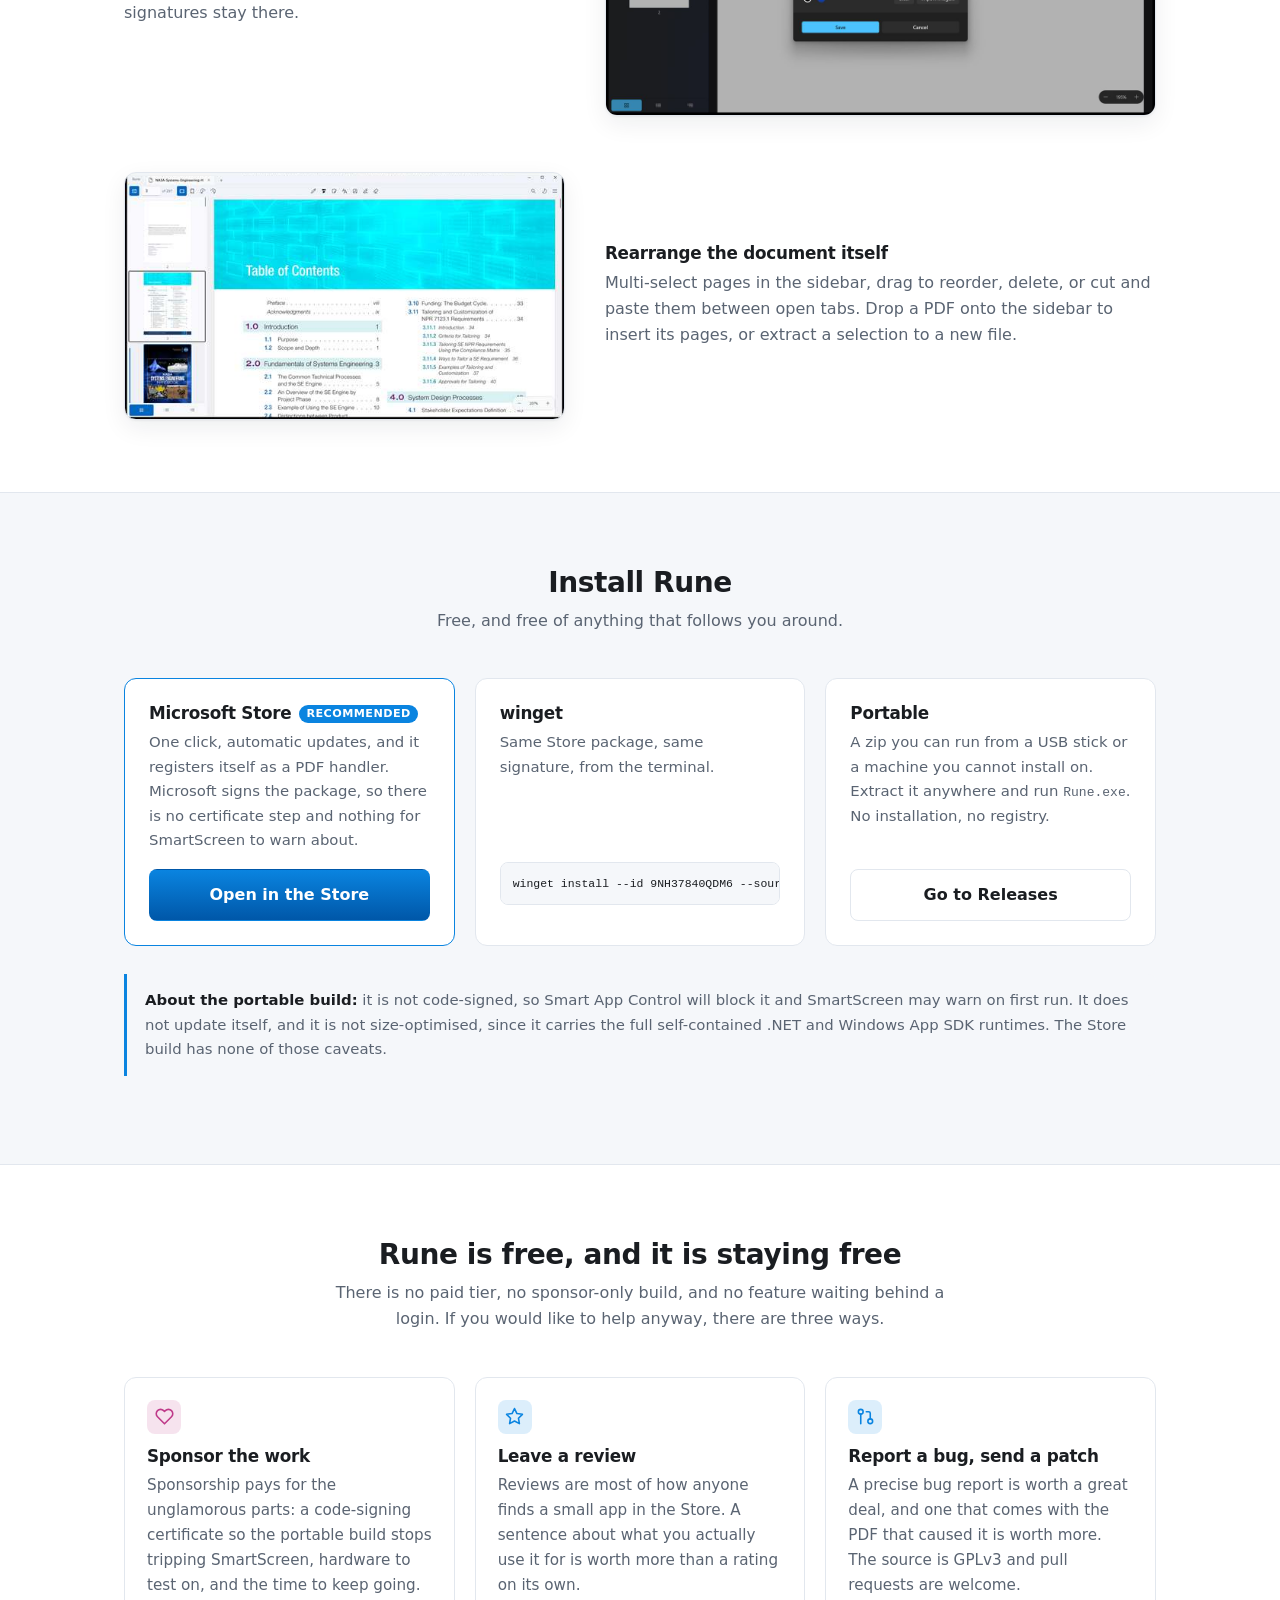
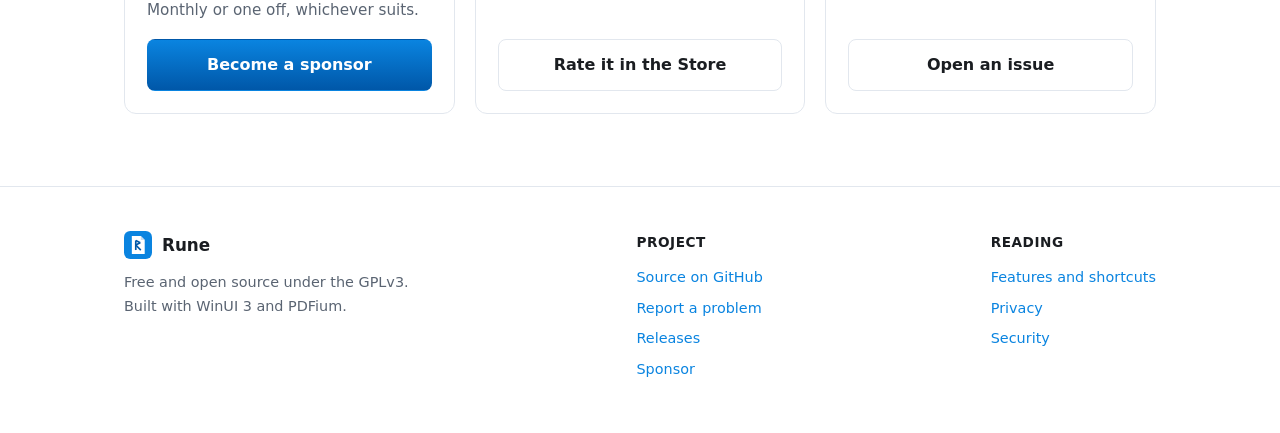
==== commit ecc0a17c: "Two demos on the site that are actually the app moving The showcase rows were stills. Two of them ar" ====
--- a/site/index.html
+++ b/site/index.html
@@ -147,6 +147,10 @@
     <div class="section-head">
       <h2>A closer look</h2>
       <p>Every screenshot here is the real application, not a mockup.</p>
+      <p class="motion-toggle">
+        <input type="checkbox" id="stop-motion">
+        <label for="stop-motion">Pause the moving demos</label>
+      </p>
     </div>
 
     <div class="showcase">
@@ -160,8 +164,11 @@
             at midnight.
           </p>
         </div>
-        <img class="shot" src="img/02-night-mode.jpg" loading="lazy"
-             alt="Rune in night mode with the page colours inverted" width="1280" height="720">
+      <!-- BEGIN GENERATED DEMO nightmode: do not edit by hand.
+           Regenerate with tools/gen-site-demos.ps1. Until a take has been
+           recorded this holds the still the demo will replace. -->
+      <div class="demo" aria-hidden="true" style="--sheet:url(img/demo-nightmode.jpg); --frames:16; --fw:576; --fh:324"></div>
+      <!-- END GENERATED DEMO nightmode -->
       </div>
 
       <div class="row flip">
@@ -199,8 +206,11 @@
             insert its pages, or extract a selection to a new file.
           </p>
         </div>
-        <img class="shot" src="img/08-page-editing.jpg" loading="lazy"
-             alt="Page thumbnails selected in the sidebar for reordering" width="1280" height="720">
+      <!-- BEGIN GENERATED DEMO reorder: do not edit by hand.
+           Regenerate with tools/gen-site-demos.ps1. Until a take has been
+           recorded this holds the still the demo will replace. -->
+      <div class="demo" aria-hidden="true" style="--sheet:url(img/demo-reorder.jpg); --frames:14; --fw:576; --fh:324"></div>
+      <!-- END GENERATED DEMO reorder -->
       </div>
 
     </div>
--- a/site/style.css
+++ b/site/style.css
@@ -36,6 +36,11 @@
 html { scroll-behavior: smooth; }
 @media (prefers-reduced-motion: reduce) {
   html { scroll-behavior: auto; }
+  /* The demos rest on background-position-y: 100%, their settled last frame, so
+     stopping the animation leaves a finished state and not a blank one. */
+  .demo { animation: none; }
+  /* And with nothing moving, the pause control has nothing to say. */
+  .motion-toggle { display: none; }
 }
 
 body {
@@ -212,6 +217,87 @@
 }
 .row.flip .copy { order: 2; }
 .row .copy p { color: var(--fg-soft); margin: 0; }
+
+/* ---------------------------------------------------------------- demos */
+
+/* Looping demos of the real application: frames captured with PrintWindow,
+   stacked into one vertical JPEG strip and walked with steps(). Generated by
+   tools/gen-site-demos.ps1, which writes --sheet, --frames, --fw and --fh into
+   the markup, so the image and this rule cannot drift apart.
+
+   steps(n, jump-none) is deliberate, and getting it wrong tears frames in half
+   rather than failing visibly. A percentage background-position aligns the
+   image's p% point with the container's p% point, so an n-frame strip sweeps
+   (n - 1) frame heights between 0% and 100%. Plain steps(n) means jump-end,
+   which emits k/n and therefore lands at k/n * (n - 1): never a frame boundary.
+   jump-none emits k/(n - 1), which lands on exactly k frames. Every value stays
+   a percentage, so this scales with its container and needs no media query. */
+.demo {
+  width: 100%;
+  max-width: calc(var(--fw) * 1px);    /* never upscale past the native frame */
+  /* A grid 1fr track is minmax(auto, 1fr), and without this the max-width above
+     becomes the track's automatic minimum: the demo rows resolved to 416px and
+     576px while the still rows next to them stayed 441px and 551px, so the prose
+     column visibly narrowed on exactly the two rows that changed. */
+  min-width: 0;
+  aspect-ratio: var(--fw) / var(--fh);
+  background-image: var(--sheet);
+  background-repeat: no-repeat;
+  background-size: 100% calc(var(--frames) * 100%);
+  background-position-y: 100%;         /* rest on the last frame: the settled result */
+  border-radius: var(--radius);
+  border: 1px solid var(--line);
+  box-shadow: var(--shadow);
+  pointer-events: none;
+  /* The nearest thing to lazy loading a background image, since loading="lazy"
+     is an <img> attribute: a skipped subtree is not painted and its animation
+     does not run, so offscreen demos cost nothing.
+     Deliberately no contain-intrinsic-size. aspect-ratio plus a definite width
+     already gives this box a definite height, even while it is skipped, whereas
+     a fixed intrinsic size contradicts the aspect ratio: it measured 324px tall
+     while skipped against 191px once rendered, a 135px jump mid-scroll on a
+     phone, which is the exact jank the property exists to prevent. */
+  content-visibility: auto;
+  /* Infinite, because a finite loop is worse than useless here. With three
+     passes the animation was measured finishing at page load, while the row was
+     still thousands of pixels offscreen, so anyone scrolling at human speed
+     would only ever have seen a still. content-visibility does skip offscreen
+     subtrees, but it cannot be leaned on to start a finite animation at the
+     right moment: one brief render during layout is enough to burn all three
+     passes, and there is no script here to start it on scroll. So it loops, and
+     the stop control below is what answers WCAG 2.2.2 instead. */
+  animation: demo-walk calc(var(--frames) / 20 * 1s)
+             steps(var(--frames), jump-none) infinite both;
+}
+
+/* WCAG 2.2.2 wants a way to pause, stop or hide moving content that starts by
+   itself and runs past five seconds. A checkbox plus :has() is that mechanism
+   with no script at all, and unlike a hover trick it is reachable from the
+   keyboard. prefers-reduced-motion is honoured separately above, because a
+   stated preference should not need anyone to find a control first. */
+body:has(#stop-motion:checked) .demo { animation-play-state: paused; }
+
+/* Until a demo has actually been recorded the showcase rows hold stills, and a
+   control offering to pause them would be a lie. It appears with them. */
+body:not(:has(.demo)) .motion-toggle { display: none; }
+
+.motion-toggle {
+  display: flex;
+  align-items: center;
+  justify-content: center;
+  gap: 8px;
+  margin: 18px 0 0;
+  font-size: .9rem;
+  color: var(--fg-soft);
+}
+.motion-toggle input { accent-color: var(--accent); width: 16px; height: 16px; }
+.motion-toggle label { cursor: pointer; }
+
+
+@keyframes demo-walk {
+  from { background-position-y: 0%; }
+  to   { background-position-y: 100%; }
+}
 
 /* ---------------------------------------------------------------- download */
 
